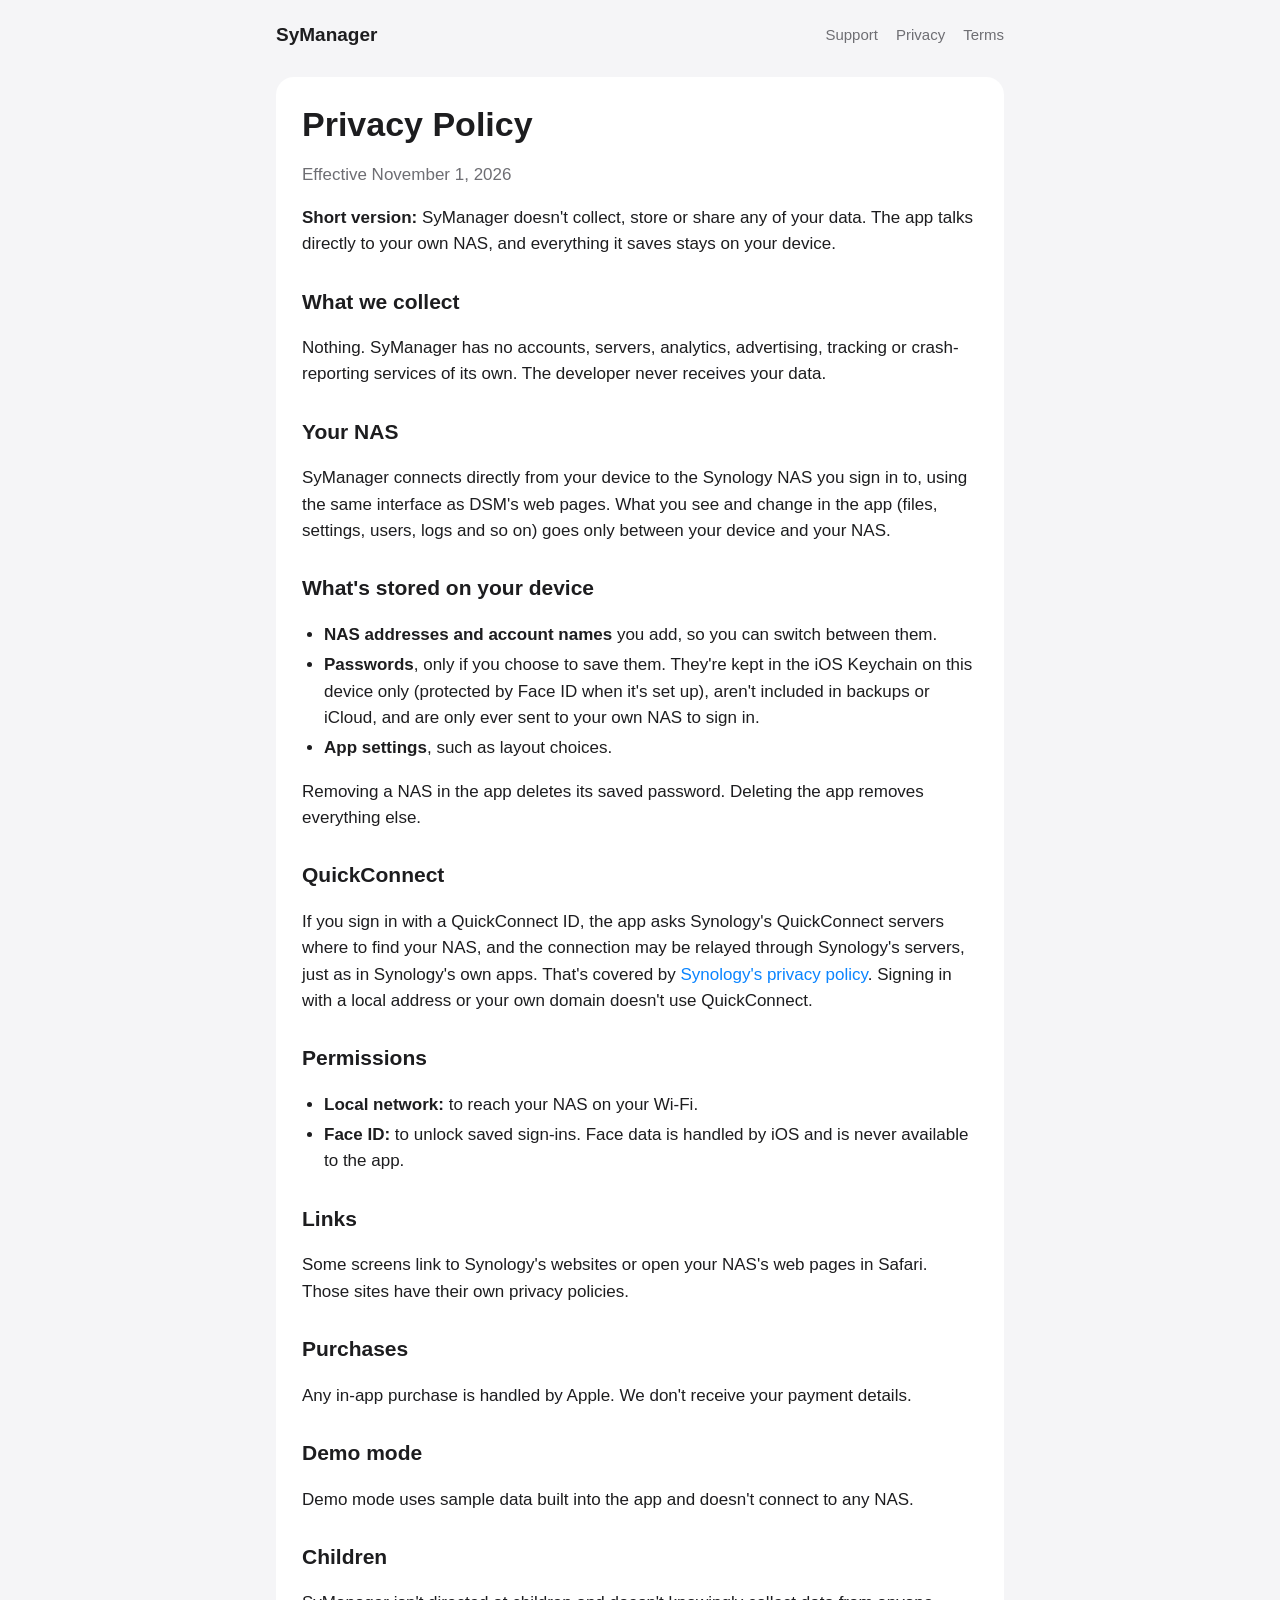
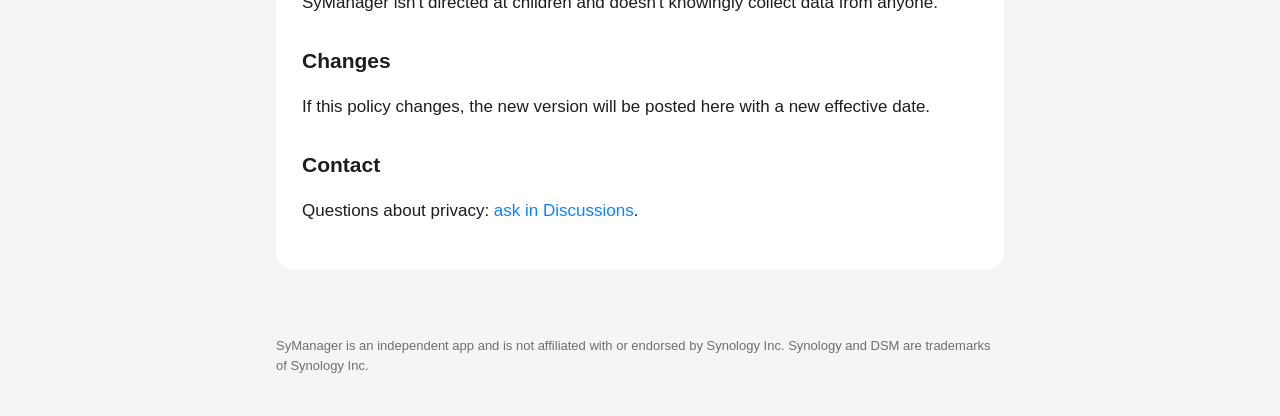
==== privacy.html @ aa0bac8e "Website: home, support, privacy policy and terms of use" ====
<!doctype html>
<html lang="en"><head><meta charset="utf-8"><meta name="viewport" content="width=device-width,initial-scale=1">
<title>Privacy Policy · SyManager</title><meta name="description" content="SyManager collects no personal data."><link rel="stylesheet" href="style.css"></head>
<body><header><a class="brand" href="./">SyManager</a><nav><a href="support.html">Support</a><a href="privacy.html">Privacy</a><a href="terms.html">Terms</a></nav></header>
<main>
<div class="card">
<h1>Privacy Policy</h1>
<p class="muted">Effective November 1, 2026</p>
<p><b>Short version:</b> SyManager doesn't collect, store or share any of your data. The app talks directly to your own NAS, and everything it saves stays on your device.</p>

<h2>What we collect</h2>
<p>Nothing. SyManager has no accounts, servers, analytics, advertising, tracking or crash-reporting services of its own. The developer never receives your data.</p>

<h2>Your NAS</h2>
<p>SyManager connects directly from your device to the Synology NAS you sign in to, using the same interface as DSM's web pages. What you see and change in the app (files, settings, users, logs and so on) goes only between your device and your NAS.</p>

<h2>What's stored on your device</h2>
<ul>
<li><b>NAS addresses and account names</b> you add, so you can switch between them.</li>
<li><b>Passwords</b>, only if you choose to save them. They're kept in the iOS Keychain on this device only (protected by Face ID when it's set up), aren't included in backups or iCloud, and are only ever sent to your own NAS to sign in.</li>
<li><b>App settings</b>, such as layout choices.</li>
</ul>
<p>Removing a NAS in the app deletes its saved password. Deleting the app removes everything else.</p>

<h2>QuickConnect</h2>
<p>If you sign in with a QuickConnect ID, the app asks Synology's QuickConnect servers where to find your NAS, and the connection may be relayed through Synology's servers, just as in Synology's own apps. That's covered by <a href="https://www.synology.com/company/legal/privacy">Synology's privacy policy</a>. Signing in with a local address or your own domain doesn't use QuickConnect.</p>

<h2>Permissions</h2>
<ul>
<li><b>Local network:</b> to reach your NAS on your Wi-Fi.</li>
<li><b>Face ID:</b> to unlock saved sign-ins. Face data is handled by iOS and is never available to the app.</li>
</ul>

<h2>Links</h2>
<p>Some screens link to Synology's websites or open your NAS's web pages in Safari. Those sites have their own privacy policies.</p>

<h2>Purchases</h2>
<p>Any in-app purchase is handled by Apple. We don't receive your payment details.</p>

<h2>Demo mode</h2>
<p>Demo mode uses sample data built into the app and doesn't connect to any NAS.</p>

<h2>Children</h2>
<p>SyManager isn't directed at children and doesn't knowingly collect data from anyone.</p>

<h2>Changes</h2>
<p>If this policy changes, the new version will be posted here with a new effective date.</p>

<h2>Contact</h2>
<p>Questions about privacy: <a href="https://github.com/symanager/community/discussions">ask in Discussions</a>.</p>
</div>
</main>
<footer>SyManager is an independent app and is not affiliated with or endorsed by Synology Inc. Synology and DSM are trademarks of Synology Inc.</footer>
</body></html>
---- style.css ----
:root{--bg:#f5f5f7;--card:#fff;--text:#1d1d1f;--muted:#6e6e73;--accent:#0a84ff;--line:#e5e5ea}
@media (prefers-color-scheme:dark){:root{--bg:#000;--card:#1c1c1e;--text:#f5f5f7;--muted:#98989d;--accent:#409cff;--line:#2c2c2e}}
*{box-sizing:border-box}
body{margin:0;background:var(--bg);color:var(--text);font:17px/1.55 -apple-system,BlinkMacSystemFont,"SF Pro Text","Segoe UI",Roboto,Helvetica,Arial,sans-serif;-webkit-font-smoothing:antialiased}
a{color:var(--accent);text-decoration:none}a:hover{text-decoration:underline}
header{max-width:760px;margin:0 auto;padding:20px 16px;display:flex;align-items:center;justify-content:space-between;gap:12px;flex-wrap:wrap}
.brand{font-weight:700;font-size:19px;color:var(--text)}
nav a{margin-left:18px;font-size:15px;color:var(--muted)}nav a:first-child{margin-left:0}
main{max-width:760px;margin:0 auto;padding:8px 16px 48px}
.card{background:var(--card);border-radius:18px;padding:28px 26px;margin-bottom:18px}
h1{font-size:34px;line-height:1.15;margin:0 0 8px}h2{font-size:21px;margin:28px 0 8px}
.card>h2:first-child{margin-top:0}
.muted{color:var(--muted)}ul{padding-left:22px}li{margin:4px 0}
.hero{text-align:center;padding:44px 26px}.hero p{font-size:19px;max-width:560px;margin:10px auto 0}
.buttons{margin-top:24px;display:flex;gap:12px;justify-content:center;flex-wrap:wrap}
.btn{display:inline-block;padding:11px 20px;border-radius:980px;background:var(--accent);color:#fff;font-weight:600}
.btn.secondary{background:transparent;color:var(--accent);border:1px solid var(--accent)}
.btn:hover{text-decoration:none;opacity:.9}
footer{max-width:760px;margin:0 auto;padding:0 16px 40px;font-size:13px;color:var(--muted)}
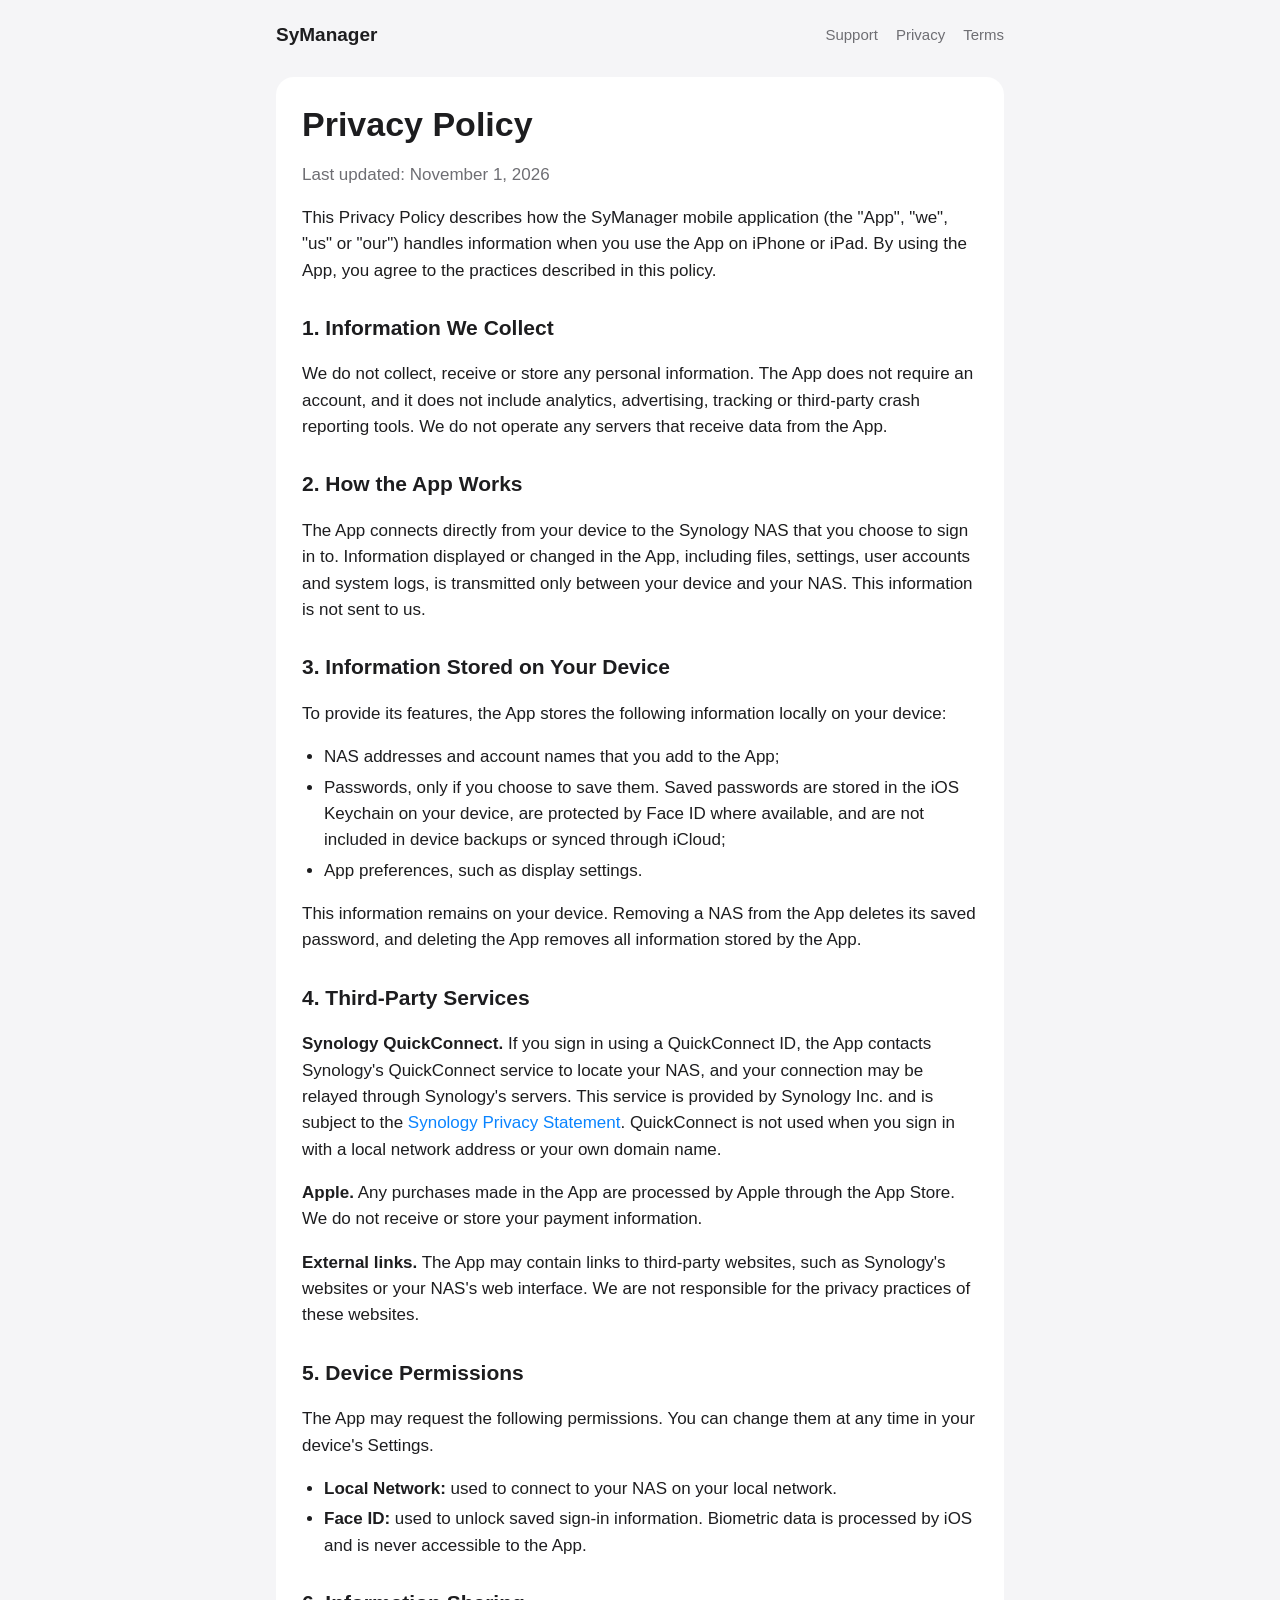
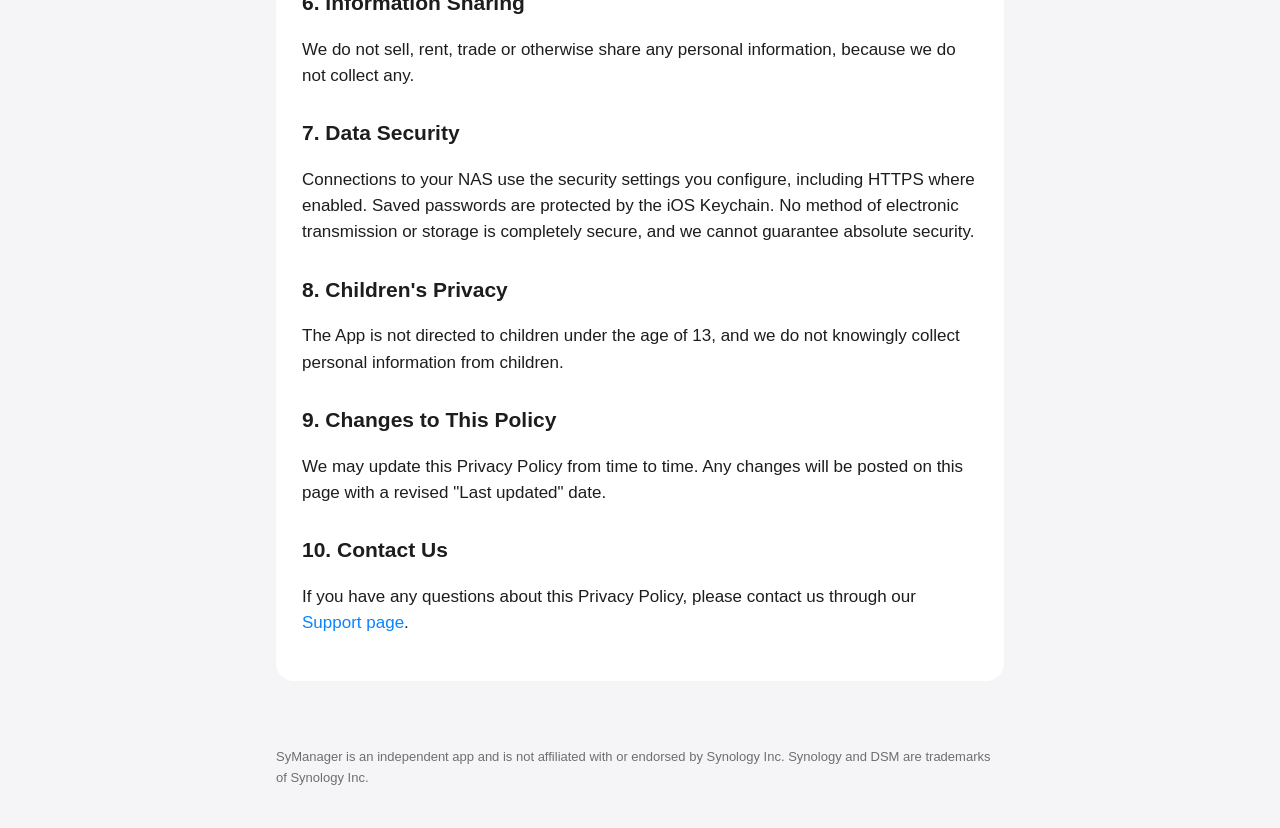
==== commit 3d63ebd0: "Privacy policy in standard format; drop demo line from home page" ====
--- a/privacy.html
+++ b/privacy.html
@@ -5,49 +5,51 @@
 <main>
 <div class="card">
 <h1>Privacy Policy</h1>
-<p class="muted">Effective November 1, 2026</p>
-<p><b>Short version:</b> SyManager doesn't collect, store or share any of your data. The app talks directly to your own NAS, and everything it saves stays on your device.</p>
+<p class="muted">Last updated: November 1, 2026</p>
 
-<h2>What we collect</h2>
-<p>Nothing. SyManager has no accounts, servers, analytics, advertising, tracking or crash-reporting services of its own. The developer never receives your data.</p>
+<p>This Privacy Policy describes how the SyManager mobile application (the "App", "we", "us" or "our") handles information when you use the App on iPhone or iPad. By using the App, you agree to the practices described in this policy.</p>
 
-<h2>Your NAS</h2>
-<p>SyManager connects directly from your device to the Synology NAS you sign in to, using the same interface as DSM's web pages. What you see and change in the app (files, settings, users, logs and so on) goes only between your device and your NAS.</p>
+<h2>1. Information We Collect</h2>
+<p>We do not collect, receive or store any personal information. The App does not require an account, and it does not include analytics, advertising, tracking or third-party crash reporting tools. We do not operate any servers that receive data from the App.</p>
 
-<h2>What's stored on your device</h2>
+<h2>2. How the App Works</h2>
+<p>The App connects directly from your device to the Synology NAS that you choose to sign in to. Information displayed or changed in the App, including files, settings, user accounts and system logs, is transmitted only between your device and your NAS. This information is not sent to us.</p>
+
+<h2>3. Information Stored on Your Device</h2>
+<p>To provide its features, the App stores the following information locally on your device:</p>
 <ul>
-<li><b>NAS addresses and account names</b> you add, so you can switch between them.</li>
-<li><b>Passwords</b>, only if you choose to save them. They're kept in the iOS Keychain on this device only (protected by Face ID when it's set up), aren't included in backups or iCloud, and are only ever sent to your own NAS to sign in.</li>
-<li><b>App settings</b>, such as layout choices.</li>
+<li>NAS addresses and account names that you add to the App;</li>
+<li>Passwords, only if you choose to save them. Saved passwords are stored in the iOS Keychain on your device, are protected by Face ID where available, and are not included in device backups or synced through iCloud;</li>
+<li>App preferences, such as display settings.</li>
 </ul>
-<p>Removing a NAS in the app deletes its saved password. Deleting the app removes everything else.</p>
+<p>This information remains on your device. Removing a NAS from the App deletes its saved password, and deleting the App removes all information stored by the App.</p>
 
-<h2>QuickConnect</h2>
-<p>If you sign in with a QuickConnect ID, the app asks Synology's QuickConnect servers where to find your NAS, and the connection may be relayed through Synology's servers, just as in Synology's own apps. That's covered by <a href="https://www.synology.com/company/legal/privacy">Synology's privacy policy</a>. Signing in with a local address or your own domain doesn't use QuickConnect.</p>
+<h2>4. Third-Party Services</h2>
+<p><b>Synology QuickConnect.</b> If you sign in using a QuickConnect ID, the App contacts Synology's QuickConnect service to locate your NAS, and your connection may be relayed through Synology's servers. This service is provided by Synology Inc. and is subject to the <a href="https://www.synology.com/company/legal/privacy">Synology Privacy Statement</a>. QuickConnect is not used when you sign in with a local network address or your own domain name.</p>
+<p><b>Apple.</b> Any purchases made in the App are processed by Apple through the App Store. We do not receive or store your payment information.</p>
+<p><b>External links.</b> The App may contain links to third-party websites, such as Synology's websites or your NAS's web interface. We are not responsible for the privacy practices of these websites.</p>
 
-<h2>Permissions</h2>
+<h2>5. Device Permissions</h2>
+<p>The App may request the following permissions. You can change them at any time in your device's Settings.</p>
 <ul>
-<li><b>Local network:</b> to reach your NAS on your Wi-Fi.</li>
-<li><b>Face ID:</b> to unlock saved sign-ins. Face data is handled by iOS and is never available to the app.</li>
+<li><b>Local Network:</b> used to connect to your NAS on your local network.</li>
+<li><b>Face ID:</b> used to unlock saved sign-in information. Biometric data is processed by iOS and is never accessible to the App.</li>
 </ul>
 
-<h2>Links</h2>
-<p>Some screens link to Synology's websites or open your NAS's web pages in Safari. Those sites have their own privacy policies.</p>
+<h2>6. Information Sharing</h2>
+<p>We do not sell, rent, trade or otherwise share any personal information, because we do not collect any.</p>
 
-<h2>Purchases</h2>
-<p>Any in-app purchase is handled by Apple. We don't receive your payment details.</p>
+<h2>7. Data Security</h2>
+<p>Connections to your NAS use the security settings you configure, including HTTPS where enabled. Saved passwords are protected by the iOS Keychain. No method of electronic transmission or storage is completely secure, and we cannot guarantee absolute security.</p>
 
-<h2>Demo mode</h2>
-<p>Demo mode uses sample data built into the app and doesn't connect to any NAS.</p>
+<h2>8. Children's Privacy</h2>
+<p>The App is not directed to children under the age of 13, and we do not knowingly collect personal information from children.</p>
 
-<h2>Children</h2>
-<p>SyManager isn't directed at children and doesn't knowingly collect data from anyone.</p>
+<h2>9. Changes to This Policy</h2>
+<p>We may update this Privacy Policy from time to time. Any changes will be posted on this page with a revised "Last updated" date.</p>
 
-<h2>Changes</h2>
-<p>If this policy changes, the new version will be posted here with a new effective date.</p>
-
-<h2>Contact</h2>
-<p>Questions about privacy: <a href="https://github.com/symanager/community/discussions">ask in Discussions</a>.</p>
+<h2>10. Contact Us</h2>
+<p>If you have any questions about this Privacy Policy, please contact us through our <a href="support.html">Support page</a>.</p>
 </div>
 </main>
 <footer>SyManager is an independent app and is not affiliated with or endorsed by Synology Inc. Synology and DSM are trademarks of Synology Inc.</footer>
